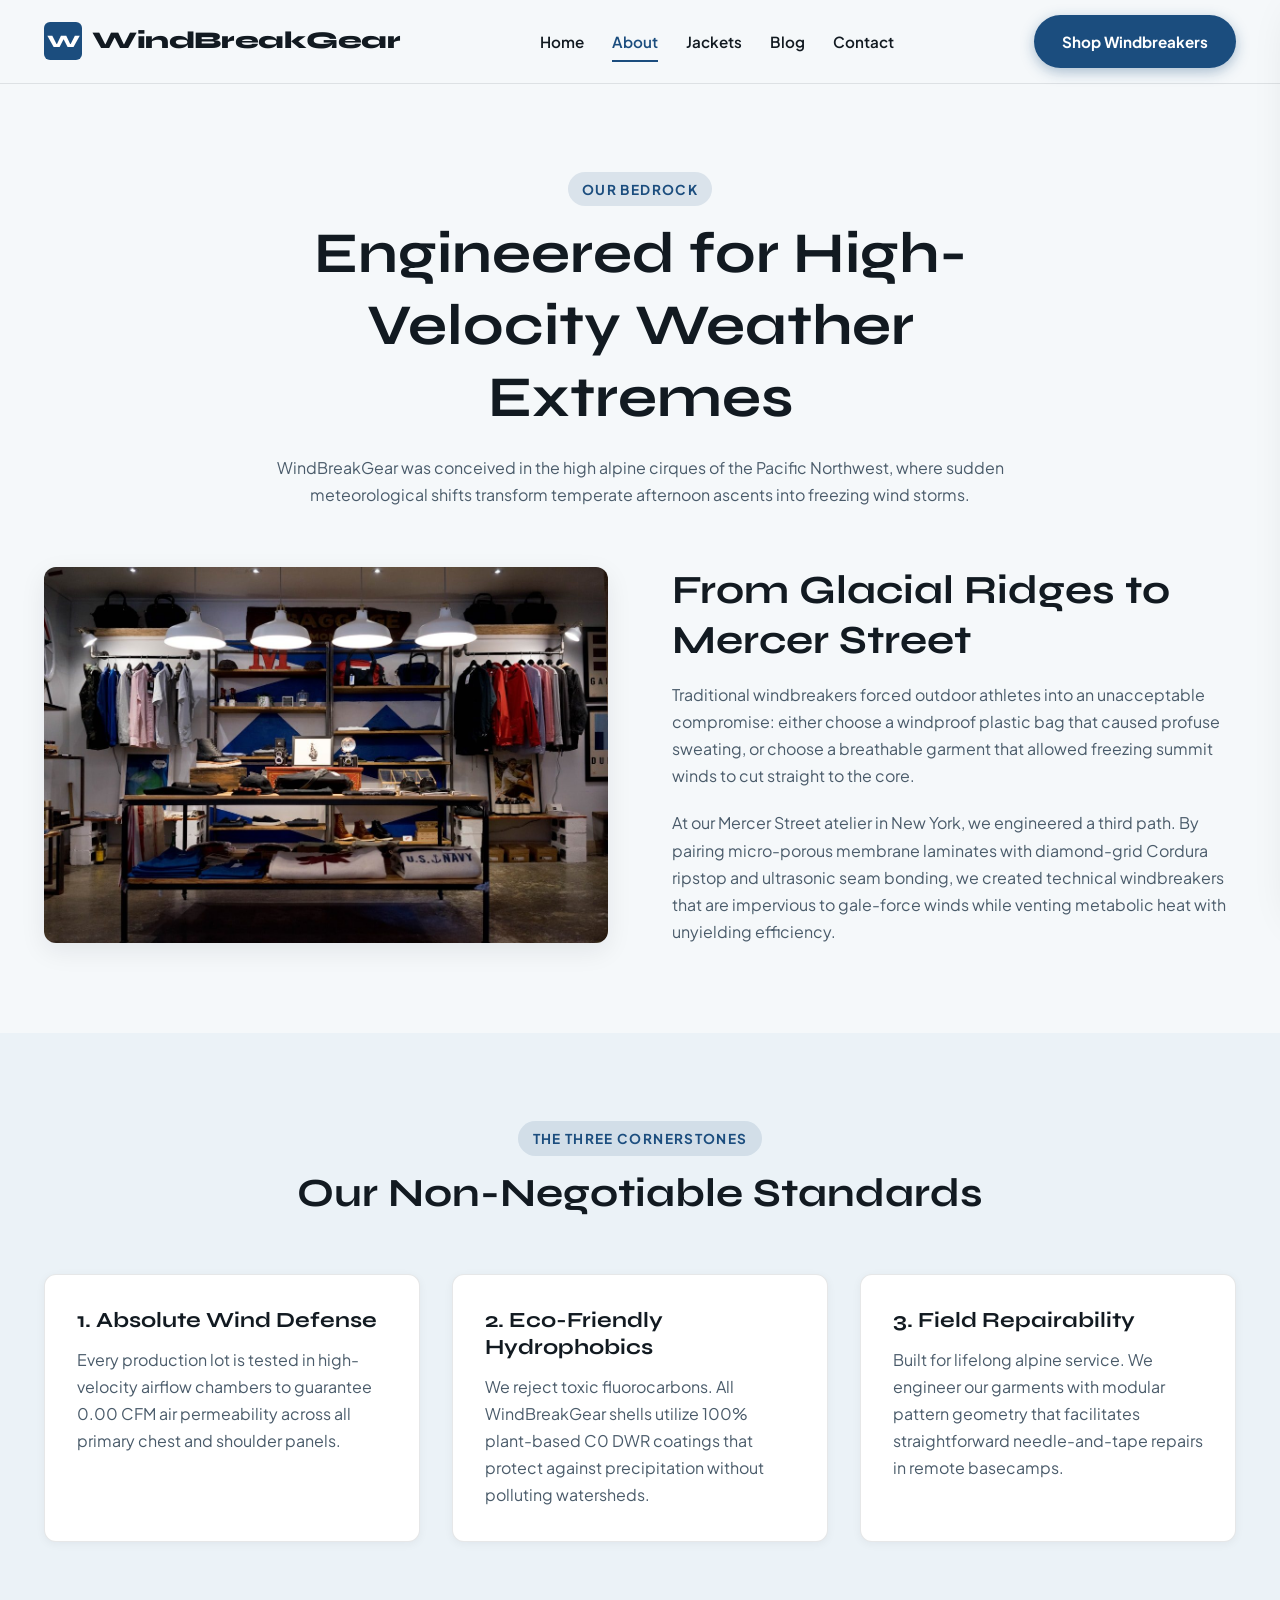
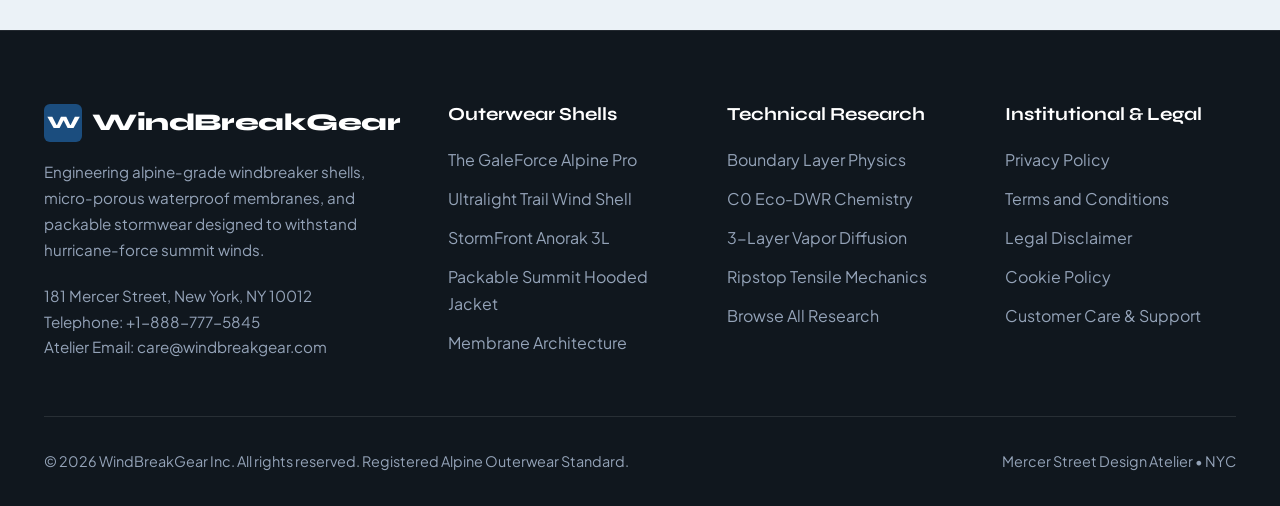
==== about.html @ 432b6636 "Add files via upload" ====
<!DOCTYPE html>
<html lang="en">
<head>
    <meta charset="UTF-8">
    <meta name="viewport" content="width=device-width, initial-scale=1.0">
    <title>About Us | The WindBreakGear Alpine Outerwear Heritage</title>
    <meta name="description" content="Learn how WindBreakGear engineers high-performance technical windbreakers, 0 CFM wind barriers, and breathable membranes at our Mercer Street atelier.">
    <link rel="preconnect" href="https://fonts.googleapis.com">
    <link rel="preconnect" href="https://fonts.gstatic.com" crossorigin>
    <link href="https://fonts.googleapis.com/css2?family=Plus+Jakarta+Sans:wght@400;500;600;700&family=Syne:wght@600;700;800&display=swap" rel="stylesheet">
    <link rel="stylesheet" href="assets/css/style.css">
</head>
<body>
    <!-- Google Tag (gtag.js) -->
<script async src="https://www.googletagmanager.com/gtag/js?id=G-0LY0HY7L01"></script>
<script>
  window.dataLayer = window.dataLayer || [];
  function gtag(){dataLayer.push(arguments);}
  gtag('js', new Date());
  gtag('config', 'G-0LY0HY7L01');
</script>

<header class="site-header">
    <div class="container header-inner">
        <a href="index.html" class="brand-logo" aria-label="WindBreakGear Homepage">
            <span class="brand-icon">W</span>
            <span>WindBreakGear</span>
        </a>
        <nav class="nav-desktop" aria-label="Primary Navigation">
            <a href="index.html" class="nav-link ">Home</a>
            <a href="about.html" class="nav-link active">About</a>
            <a href="index.html#jackets" class="nav-link">Jackets</a>
            <a href="blog.html" class="nav-link ">Blog</a>
            <a href="contact.html" class="nav-link ">Contact</a>
            <!-- Policy links hidden on desktop (>1140px) via .nav-item-policy -->
            <a href="privacy-policy.html" class="nav-link nav-item-policy">Privacy</a>
            <a href="terms-and-conditions.html" class="nav-link nav-item-policy">Terms</a>
            <a href="disclaimer.html" class="nav-link nav-item-policy">Disclaimer</a>
            <a href="cookie-policy.html" class="nav-link nav-item-policy">Cookies</a>
        </nav>
        <div class="header-cta-group">
            <a href="index.html#jackets" class="btn btn-primary">Shop Windbreakers</a>
            <button class="menu-toggle-btn" id="menuToggle" aria-label="Open mobile navigation menu">
                <svg viewBox="0 0 24 24" fill="none" stroke="currentColor" stroke-width="2"><path d="M4 6h16M4 12h16M4 18h16"/></svg>
            </button>
        </div>
    </div>
</header>

<!-- Mobile Off-Canvas Drawer -->
<div class="drawer-backdrop" id="drawerBackdrop"></div>
<aside class="mobile-drawer" id="mobileDrawer" aria-label="Mobile Navigation Menu">
    <div class="drawer-header">
        <div class="brand-logo">
            <span class="brand-icon">W</span>
            <span>WindBreakGear</span>
        </div>
        <button class="drawer-close-btn" id="drawerClose" aria-label="Close mobile menu">&times;</button>
    </div>
    <nav class="drawer-nav">
        <a href="index.html" class="drawer-link">Home</a>
        <a href="about.html" class="drawer-link">About Outerwear</a>
        <a href="index.html#jackets" class="drawer-link">Jackets Collection</a>
        <a href="blog.html" class="drawer-link">Technical Blog</a>
        <a href="contact.html" class="drawer-link">Contact & Studio</a>
        <hr style="border: 0; border-top: 1px solid var(--color-border); margin: 0.5rem 0;">
        <a href="privacy-policy.html" class="drawer-link">Privacy Policy</a>
        <a href="terms-and-conditions.html" class="drawer-link">Terms & Conditions</a>
        <a href="disclaimer.html" class="drawer-link">Disclaimer</a>
        <a href="cookie-policy.html" class="drawer-link">Cookie Policy</a>
    </nav>
    <a href="index.html#jackets" class="btn btn-primary" style="width: 100%;">Explore Jackets</a>
</aside>

    <main>
        <section class="section">
            <div class="container">
                <div class="section-header">
                    <span class="section-eyebrow">Our Bedrock</span>
                    <h1>Engineered for High-Velocity Weather Extremes</h1>
                    <p>
                        WindBreakGear was conceived in the high alpine cirques of the Pacific Northwest, where sudden meteorological shifts transform temperate afternoon ascents into freezing wind storms.
                    </p>
                </div>
                <div class="split-block">
                    <div class="split-media">
                        <div class="split-img-wrap">
                            <img src="images/mercer_outerwear_studio.jpg" alt="WindBreakGear Mercer Street outerwear design atelier in SoHo" width="600" height="450">
                        </div>
                    </div>
                    <div class="split-content">
                        <h2>From Glacial Ridges to Mercer Street</h2>
                        <p>
                            Traditional windbreakers forced outdoor athletes into an unacceptable compromise: either choose a windproof plastic bag that caused profuse sweating, or choose a breathable garment that allowed freezing summit winds to cut straight to the core.
                        </p>
                        <p>
                            At our Mercer Street atelier in New York, we engineered a third path. By pairing micro-porous membrane laminates with diamond-grid Cordura ripstop and ultrasonic seam bonding, we created technical windbreakers that are impervious to gale-force winds while venting metabolic heat with unyielding efficiency.
                        </p>
                    </div>
                </div>
            </div>
        </section>

        <section class="section section-elevated">
            <div class="container">
                <div class="section-header">
                    <span class="section-eyebrow">The Three Cornerstones</span>
                    <h2>Our Non-Negotiable Standards</h2>
                </div>
                <div class="grid-3">
                    <div class="card">
                        <h3>1. Absolute Wind Defense</h3>
                        <p>
                            Every production lot is tested in high-velocity airflow chambers to guarantee 0.00 CFM air permeability across all primary chest and shoulder panels.
                        </p>
                    </div>
                    <div class="card">
                        <h3>2. Eco-Friendly Hydrophobics</h3>
                        <p>
                            We reject toxic fluorocarbons. All WindBreakGear shells utilize 100% plant-based C0 DWR coatings that protect against precipitation without polluting watersheds.
                        </p>
                    </div>
                    <div class="card">
                        <h3>3. Field Repairability</h3>
                        <p>
                            Built for lifelong alpine service. We engineer our garments with modular pattern geometry that facilitates straightforward needle-and-tape repairs in remote basecamps.
                        </p>
                    </div>
                </div>
            </div>
        </section>
    </main>
    <footer class="site-footer">
    <div class="container">
        <div class="footer-grid">
            <div class="footer-col">
                <div class="brand-logo" style="color: #FFF; margin-bottom: 1rem;">
                    <span class="brand-icon">W</span>
                    <span>WindBreakGear</span>
                </div>
                <p style="color: #94A3B8; font-size: 0.95rem; margin-bottom: 1.25rem;">
                    Engineering alpine-grade windbreaker shells, micro-porous waterproof membranes, and packable stormwear designed to withstand hurricane-force summit winds.
                </p>
                <div class="footer-contact-info">
                    181 Mercer Street, New York, NY 10012<br>
                    Telephone: +1-888-777-5845<br>
                    Atelier Email: care@windbreakgear.com
                </div>
            </div>
            <div class="footer-col">
                <h4>Outerwear Shells</h4>
                <ul class="footer-links">
                    <li><a href="index.html#jackets">The GaleForce Alpine Pro</a></li>
                    <li><a href="index.html#jackets">Ultralight Trail Wind Shell</a></li>
                    <li><a href="index.html#jackets">StormFront Anorak 3L</a></li>
                    <li><a href="index.html#jackets">Packable Summit Hooded Jacket</a></li>
                    <li><a href="about.html">Membrane Architecture</a></li>
                </ul>
            </div>
            <div class="footer-col">
                <h4>Technical Research</h4>
                <ul class="footer-links">
                    <li><a href="blog/windproof-aerodynamics-and-boundary-layer-physics.html">Boundary Layer Physics</a></li>
                    <li><a href="blog/fluorocarbon-free-c0-dwr-hydrophobic-chemistry.html">C0 Eco-DWR Chemistry</a></li>
                    <li><a href="blog/3-layer-membrane-breathability-and-vapor-diffusion.html">3-Layer Vapor Diffusion</a></li>
                    <li><a href="blog/ripstop-tensile-strength-and-cordura-reinforcement.html">Ripstop Tensile Mechanics</a></li>
                    <li><a href="blog.html">Browse All Research</a></li>
                </ul>
            </div>
            <div class="footer-col">
                <h4>Institutional & Legal</h4>
                <ul class="footer-links">
                    <li><a href="privacy-policy.html">Privacy Policy</a></li>
                    <li><a href="terms-and-conditions.html">Terms and Conditions</a></li>
                    <li><a href="disclaimer.html">Legal Disclaimer</a></li>
                    <li><a href="cookie-policy.html">Cookie Policy</a></li>
                    <li><a href="contact.html">Customer Care & Support</a></li>
                </ul>
            </div>
        </div>
        <div class="footer-bottom">
            <div>&copy; 2026 WindBreakGear Inc. All rights reserved. Registered Alpine Outerwear Standard.</div>
            <div>Mercer Street Design Atelier &bull; NYC</div>
        </div>
    </div>
</footer>
<script src="assets/js/main.js"></script>

</body>
</html>
---- assets/css/style.css ----
/* ==========================================================================
   WINDBREAKGEAR — MASTER STYLESHEET
   Domain: windbreakgear.com
   Category: Technical Windbreakers, Alpine Shells & Weatherproof Outerwear
   ========================================================================== */

:root {
    --color-primary: #1B4D7E;
    --color-primary-dark: #123254;
    --color-primary-light: #3D78B2;
    --color-accent-teal: #00A896;
    --color-accent-orange: #FF6B35;
    --color-bg-page: #F5F8FA;
    --color-bg-card: #FFFFFF;
    --color-bg-elevated: #EBF2F7;
    --color-text-primary: #121A21;
    --color-text-secondary: #4A5B6A;
    --color-text-muted: #788998;
    --color-text-white: #FFFFFF;
    --color-border: rgba(18, 26, 33, 0.1);
    --color-border-accent: rgba(27, 77, 126, 0.25);
    --font-heading: 'Syne', -apple-system, BlinkMacSystemFont, sans-serif;
    --font-body: 'Plus Jakarta Sans', -apple-system, BlinkMacSystemFont, sans-serif;
    --header-height: 84px;
    --radius-sm: 6px;
    --radius-md: 12px;
    --radius-lg: 20px;
    --radius-full: 9999px;
    --shadow-sm: 0 2px 10px rgba(18, 26, 33, 0.05);
    --shadow-md: 0 8px 26px rgba(18, 26, 33, 0.08);
    --shadow-lg: 0 16px 44px rgba(18, 26, 33, 0.14);
    --transition-fast: 0.2s ease;
    --transition-smooth: 0.35s cubic-bezier(0.16, 1, 0.3, 1);
}

*, *::before, *::after {
    box-sizing: border-box;
    margin: 0;
    padding: 0;
}

html {
    scroll-behavior: smooth;
    font-size: 16px;
}

body {
    background-color: var(--color-bg-page);
    color: var(--color-text-primary);
    font-family: var(--font-body);
    font-size: 1rem;
    line-height: 1.7;
    -webkit-font-smoothing: antialiased;
    overflow-x: hidden;
}

img {
    max-width: 100%;
    height: auto;
    display: block;
}

a {
    color: inherit;
    text-decoration: none;
    transition: var(--transition-fast);
}

h1, h2, h3, h4, h5, h6 {
    font-family: var(--font-heading);
    color: var(--color-text-primary);
    line-height: 1.25;
    font-weight: 700;
}

h1 { font-size: clamp(2.4rem, 5vw, 3.6rem); margin-bottom: 1.25rem; }
h2 { font-size: clamp(1.8rem, 3.5vw, 2.5rem); margin-bottom: 1rem; }
h3 { font-size: 1.35rem; margin-bottom: 0.75rem; }
p { margin-bottom: 1.25rem; color: var(--color-text-secondary); }
p:last-child { margin-bottom: 0; }

.container {
    width: 100%;
    max-width: 1240px;
    margin: 0 auto;
    padding: 0 1.5rem;
}

.section {
    padding: 5.5rem 0;
    position: relative;
}

.section-elevated {
    background-color: var(--color-bg-elevated);
}

.section-white {
    background-color: #FFFFFF;
}

.section-header {
    text-align: center;
    max-width: 780px;
    margin: 0 auto 3.5rem auto;
}

.section-eyebrow {
    display: inline-block;
    font-size: 0.85rem;
    font-weight: 700;
    letter-spacing: 0.1em;
    text-transform: uppercase;
    color: var(--color-primary);
    margin-bottom: 0.75rem;
    padding: 0.35rem 0.9rem;
    background: rgba(27, 77, 126, 0.12);
    border-radius: var(--radius-full);
}

/* ==========================================================================
   NAVIGATION & HEADER (CLEAN DESKTOP + RESPONSIVE DRAWER)
   ========================================================================== */
.site-header {
    position: sticky;
    top: 0;
    z-index: 1000;
    background: rgba(245, 248, 250, 0.95);
    backdrop-filter: blur(12px);
    -webkit-backdrop-filter: blur(12px);
    border-bottom: 1px solid var(--color-border);
    height: var(--header-height);
}

.header-inner {
    display: flex;
    align-items: center;
    justify-content: space-between;
    height: 100%;
}

.brand-logo {
    display: flex;
    align-items: center;
    gap: 0.65rem;
    font-family: var(--font-heading);
    font-size: 1.5rem;
    font-weight: 800;
    color: var(--color-text-primary);
    letter-spacing: -0.02em;
}

.brand-icon {
    width: 38px;
    height: 38px;
    background: var(--color-primary);
    color: #FFF;
    border-radius: var(--radius-sm);
    display: flex;
    align-items: center;
    justify-content: center;
    font-weight: 900;
    font-size: 1.1rem;
}

.nav-desktop {
    display: flex;
    align-items: center;
    gap: 1.75rem;
}

.nav-link {
    font-weight: 600;
    font-size: 0.95rem;
    color: var(--color-text-primary);
    position: relative;
    padding: 0.5rem 0;
}

.nav-link:hover, .nav-link.active {
    color: var(--color-primary);
}

.nav-link::after {
    content: '';
    position: absolute;
    bottom: 0;
    left: 0;
    width: 0;
    height: 2px;
    background: var(--color-primary);
    transition: var(--transition-fast);
}

.nav-link:hover::after, .nav-link.active::after {
    width: 100%;
}

/* Header Fix: Policy links hidden on desktop (>1140px) */
@media (min-width: 1141px) {
    .nav-item-policy {
        display: none !important;
    }
}

.header-cta-group {
    display: flex;
    align-items: center;
    gap: 1rem;
}

.btn {
    display: inline-flex;
    align-items: center;
    justify-content: center;
    padding: 0.85rem 1.75rem;
    font-weight: 700;
    font-size: 0.95rem;
    border-radius: var(--radius-full);
    cursor: pointer;
    transition: var(--transition-fast);
    border: none;
    text-align: center;
}

.btn-primary {
    background-color: var(--color-primary);
    color: #FFFFFF;
    box-shadow: 0 4px 14px rgba(27, 77, 126, 0.35);
}

.btn-primary:hover {
    background-color: var(--color-primary-dark);
    transform: translateY(-2px);
    box-shadow: 0 6px 20px rgba(27, 77, 126, 0.45);
}

.btn-secondary {
    background-color: transparent;
    color: var(--color-text-primary);
    border: 2px solid var(--color-border);
}

.btn-secondary:hover {
    border-color: var(--color-primary);
    color: var(--color-primary);
    background: rgba(27, 77, 126, 0.08);
}

.menu-toggle-btn {
    display: none;
    background: transparent;
    border: none;
    cursor: pointer;
    padding: 0.5rem;
    color: var(--color-text-primary);
}

.menu-toggle-btn svg {
    width: 28px;
    height: 28px;
    display: block;
}

/* Mobile Off-Canvas Drawer */
.drawer-backdrop {
    display: none;
    position: fixed;
    inset: 0;
    background: rgba(0, 0, 0, 0.55);
    backdrop-filter: blur(4px);
    z-index: 1100;
}

.mobile-drawer {
    position: fixed;
    top: 0;
    right: -320px;
    width: 300px;
    height: 100vh;
    background: var(--color-bg-page);
    z-index: 1200;
    padding: 2rem 1.5rem;
    display: flex;
    flex-direction: column;
    box-shadow: var(--shadow-lg);
    transition: right var(--transition-smooth);
    overflow-y: auto;
}

.mobile-drawer.open {
    right: 0;
}

.drawer-header {
    display: flex;
    justify-content: space-between;
    align-items: center;
    margin-bottom: 2rem;
    padding-bottom: 1rem;
    border-bottom: 1px solid var(--color-border);
}

.drawer-close-btn {
    background: transparent;
    border: none;
    font-size: 1.8rem;
    cursor: pointer;
    color: var(--color-text-primary);
}

.drawer-nav {
    display: flex;
    flex-direction: column;
    gap: 1.25rem;
    margin-bottom: 2rem;
}

.drawer-link {
    font-size: 1.1rem;
    font-weight: 600;
    color: var(--color-text-primary);
}

.drawer-link:hover {
    color: var(--color-primary);
}

@media (max-width: 1140px) {
    .nav-desktop, .header-cta-group .btn {
        display: none;
    }
    .menu-toggle-btn {
        display: block;
    }
    .drawer-backdrop.active {
        display: block;
    }
}

/* ==========================================================================
   HERO & SPLIT BLOCKS
   ========================================================================== */
.hero-split {
    display: grid;
    grid-template-columns: 1.1fr 0.9fr;
    gap: 3.5rem;
    align-items: center;
    min-height: calc(85vh - var(--header-height));
    padding: 3rem 0;
}

.hero-content {
    display: flex;
    flex-direction: column;
    align-items: flex-start;
}

.hero-badge {
    display: inline-flex;
    align-items: center;
    gap: 0.5rem;
    padding: 0.4rem 1rem;
    background: rgba(0, 168, 150, 0.12);
    color: var(--color-accent-teal);
    border-radius: var(--radius-full);
    font-size: 0.85rem;
    font-weight: 700;
    margin-bottom: 1.5rem;
}

.hero-cta-row {
    display: flex;
    flex-wrap: wrap;
    gap: 1rem;
    margin: 2rem 0;
}

.hero-stats-row {
    display: grid;
    grid-template-columns: repeat(3, 1fr);
    gap: 1.5rem;
    width: 100%;
    margin-top: 1.5rem;
    padding-top: 1.5rem;
    border-top: 1px solid var(--color-border);
}

.stat-item {
    text-align: left;
}

.stat-number {
    font-family: var(--font-heading);
    font-size: 2rem;
    font-weight: 800;
    color: var(--color-primary);
}

.stat-label {
    font-size: 0.85rem;
    color: var(--color-text-secondary);
    font-weight: 600;
}

.hero-media {
    position: relative;
}

.hero-img-wrap {
    position: relative;
    border-radius: var(--radius-lg);
    overflow: hidden;
    box-shadow: var(--shadow-lg);
}

.hero-overlay-badge {
    position: absolute;
    bottom: 1.5rem;
    left: 1.5rem;
    right: 1.5rem;
    background: rgba(255, 255, 255, 0.94);
    backdrop-filter: blur(8px);
    padding: 1.25rem;
    border-radius: var(--radius-md);
    border: 1px solid var(--color-border-accent);
}

.split-block {
    display: grid;
    grid-template-columns: 1fr 1fr;
    gap: 4rem;
    align-items: center;
}

.split-block.reverse {
    grid-template-columns: 1fr 1fr;
    direction: rtl;
}

.split-block.reverse > * {
    direction: ltr;
}

.split-media {
    position: relative;
}

.split-content {
    display: flex;
    flex-direction: column;
    align-items: flex-start;
}

.split-img-wrap {
    border-radius: var(--radius-md);
    overflow: hidden;
    box-shadow: var(--shadow-md);
}

/* ==========================================================================
   CARDS & GRIDS
   ========================================================================== */
.grid-3 {
    display: grid;
    grid-template-columns: repeat(3, 1fr);
    gap: 2rem;
}

.grid-4 {
    display: grid;
    grid-template-columns: repeat(4, 1fr);
    gap: 1.75rem;
}

.grid-2 {
    display: grid;
    grid-template-columns: repeat(2, 1fr);
    gap: 2rem;
}

.card {
    background: var(--color-bg-card);
    border-radius: var(--radius-md);
    border: 1px solid var(--color-border);
    padding: 2rem;
    box-shadow: var(--shadow-sm);
    transition: var(--transition-fast);
}

.card:hover {
    transform: translateY(-4px);
    box-shadow: var(--shadow-md);
    border-color: var(--color-border-accent);
}

.card-icon {
    width: 52px;
    height: 52px;
    background: rgba(27, 77, 126, 0.12);
    color: var(--color-primary);
    border-radius: var(--radius-sm);
    display: flex;
    align-items: center;
    justify-content: center;
    font-size: 1.5rem;
    margin-bottom: 1.25rem;
}

.product-card {
    background: var(--color-bg-card);
    border-radius: var(--radius-md);
    overflow: hidden;
    border: 1px solid var(--color-border);
    box-shadow: var(--shadow-sm);
    transition: var(--transition-fast);
    display: flex;
    flex-direction: column;
}

.product-card:hover {
    transform: translateY(-5px);
    box-shadow: var(--shadow-md);
    border-color: var(--color-primary);
}

.product-img-wrap {
    position: relative;
    height: 260px;
    overflow: hidden;
}

.product-img-wrap img {
    width: 100%;
    height: 100%;
    object-fit: cover;
    transition: transform var(--transition-smooth);
}

.product-card:hover .product-img-wrap img {
    transform: scale(1.05);
}

.product-badge {
    position: absolute;
    top: 1rem;
    left: 1rem;
    background: var(--color-primary);
    color: #FFF;
    padding: 0.3rem 0.75rem;
    border-radius: var(--radius-full);
    font-size: 0.8rem;
    font-weight: 700;
}

.product-content {
    padding: 1.5rem;
    display: flex;
    flex-direction: column;
    flex-grow: 1;
}

.product-price {
    font-weight: 800;
    color: var(--color-primary);
    font-size: 1.25rem;
    margin: 0.5rem 0 1rem 0;
}

/* ==========================================================================
   DATA TABLES
   ========================================================================== */
.table-responsive {
    width: 100%;
    overflow-x: auto;
    margin: 2rem 0;
    border-radius: var(--radius-md);
    box-shadow: var(--shadow-sm);
}

.data-table {
    width: 100%;
    border-collapse: collapse;
    background: #FFFFFF;
    text-align: left;
    font-size: 0.95rem;
}

.data-table th, .data-table td {
    padding: 1.15rem 1.5rem;
    border-bottom: 1px solid var(--color-border);
}

.data-table th {
    background-color: var(--color-bg-elevated);
    color: var(--color-text-primary);
    font-weight: 700;
    font-family: var(--font-heading);
}

.data-table tbody tr:hover {
    background-color: rgba(27, 77, 126, 0.04);
}

/* ==========================================================================
   POLICY PAGES & CONTACT SECTION (USER MANDATE)
   ========================================================================== */
.policy-container {
    max-width: 920px;
    margin: 0 auto;
    background: #FFFFFF;
    padding: 3.5rem;
    border-radius: var(--radius-md);
    border: 1px solid var(--color-border);
    box-shadow: var(--shadow-sm);
}

.policy-content {
    line-height: 1.85;
}

.policy-content h2 {
    margin-top: 2.25rem;
    padding-top: 1.5rem;
    border-top: 1px solid var(--color-border);
    color: var(--color-text-primary);
}

.policy-content p {
    margin-bottom: 1.5rem;
    color: var(--color-text-secondary);
}

.policy-contact-card {
    background: var(--color-bg-elevated);
    border: 2px solid var(--color-border-accent);
    border-radius: var(--radius-md);
    padding: 2.5rem;
    margin-top: 3.5rem;
}

.policy-contact-card h3 {
    color: var(--color-primary);
    margin-bottom: 1rem;
    font-size: 1.4rem;
}

.policy-contact-grid {
    display: grid;
    grid-template-columns: repeat(2, 1fr);
    gap: 1.5rem;
    margin: 1.5rem 0;
}

.contact-meta-item {
    display: flex;
    flex-direction: column;
    gap: 0.25rem;
}

.contact-meta-item strong {
    color: var(--color-text-primary);
    font-size: 0.9rem;
}

/* ==========================================================================
   BLOG & MONOGRAPHS
   ========================================================================== */
.blog-card {
    background: #FFFFFF;
    border-radius: var(--radius-md);
    border: 1px solid var(--color-border);
    overflow: hidden;
    box-shadow: var(--shadow-sm);
    transition: var(--transition-fast);
    display: flex;
    flex-direction: column;
}

.blog-card:hover {
    transform: translateY(-4px);
    box-shadow: var(--shadow-md);
}

.blog-card-media {
    height: 220px;
    overflow: hidden;
}

.blog-card-media img {
    width: 100%;
    height: 100%;
    object-fit: cover;
    transition: transform var(--transition-smooth);
}

.blog-card:hover .blog-card-media img {
    transform: scale(1.05);
}

.blog-card-body {
    padding: 1.75rem;
    display: flex;
    flex-direction: column;
    flex-grow: 1;
}

.blog-card-meta {
    font-size: 0.85rem;
    color: var(--color-text-muted);
    margin-bottom: 0.75rem;
    display: flex;
    align-items: center;
    gap: 0.75rem;
}

.blog-post-header {
    text-align: center;
    max-width: 860px;
    margin: 0 auto 3rem auto;
}

.blog-post-featured-img {
    border-radius: var(--radius-md);
    overflow: hidden;
    margin-bottom: 2.5rem;
    box-shadow: var(--shadow-md);
}

.blog-article-content {
    max-width: 840px;
    margin: 0 auto;
    font-size: 1.05rem;
    line-height: 1.85;
}

.blog-article-content h2 {
    margin-top: 2.5rem;
    margin-bottom: 1.25rem;
}

.blog-article-content h3 {
    margin-top: 2rem;
    margin-bottom: 1rem;
}

.blog-article-content ul, .blog-article-content ol {
    margin: 1.5rem 0 1.5rem 2rem;
    color: var(--color-text-secondary);
}

.blog-article-content li {
    margin-bottom: 0.65rem;
}

/* ==========================================================================
   FORMS & FOOTER
   ========================================================================== */
.form-group {
    margin-bottom: 1.5rem;
}

.form-label {
    display: block;
    font-weight: 600;
    margin-bottom: 0.5rem;
    font-size: 0.95rem;
}

.form-input, .form-textarea {
    width: 100%;
    padding: 0.9rem 1.15rem;
    border-radius: var(--radius-sm);
    border: 1px solid var(--color-border);
    background: #FFFFFF;
    color: var(--color-text-primary);
    font-family: inherit;
    font-size: 1rem;
    transition: var(--transition-fast);
}

.form-input:focus, .form-textarea:focus {
    outline: none;
    border-color: var(--color-primary);
    box-shadow: 0 0 0 3px rgba(27, 77, 126, 0.2);
}

.form-textarea {
    resize: vertical;
    min-height: 130px;
}

.site-footer {
    background-color: #10171E;
    color: #E2E8F0;
    padding: 4.5rem 0 2rem 0;
    border-top: 1px solid rgba(255, 255, 255, 0.08);
}

.footer-grid {
    display: grid;
    grid-template-columns: 1.5fr 1fr 1fr 1fr;
    gap: 3rem;
    margin-bottom: 3.5rem;
}

.footer-col {
    display: flex;
    flex-direction: column;
}

.footer-col h4 {
    color: #FFFFFF;
    font-size: 1.15rem;
    margin-bottom: 1.25rem;
}

.footer-links {
    list-style: none;
    display: flex;
    flex-direction: column;
    gap: 0.75rem;
}

.footer-links a {
    color: #94A3B8;
}

.footer-links a:hover {
    color: #3D78B2;
}

.footer-contact-info {
    font-size: 0.95rem;
    line-height: 1.7;
    color: #94A3B8;
}

.footer-bottom {
    padding-top: 2rem;
    border-top: 1px solid rgba(255, 255, 255, 0.1);
    display: flex;
    justify-content: space-between;
    align-items: center;
    flex-wrap: wrap;
    gap: 1rem;
    font-size: 0.9rem;
    color: #94A3B8;
}

/* ==========================================================================
   RESPONSIVE DESIGN
   ========================================================================== */
@media (max-width: 1024px) {
    .grid-4 { grid-template-columns: repeat(2, 1fr); }
    .hero-split, .split-block, .split-block.reverse { grid-template-columns: 1fr; gap: 2.5rem; }
    .footer-grid { grid-template-columns: repeat(2, 1fr); }
}

@media (max-width: 768px) {
    .grid-3, .grid-2 { grid-template-columns: 1fr; }
    .grid-4 { grid-template-columns: 1fr; }
    .hero-stats-row { grid-template-columns: 1fr; gap: 1rem; }
    .policy-contact-grid { grid-template-columns: 1fr; }
    .footer-grid { grid-template-columns: 1fr; }
    .policy-container { padding: 2rem 1.25rem; }
}
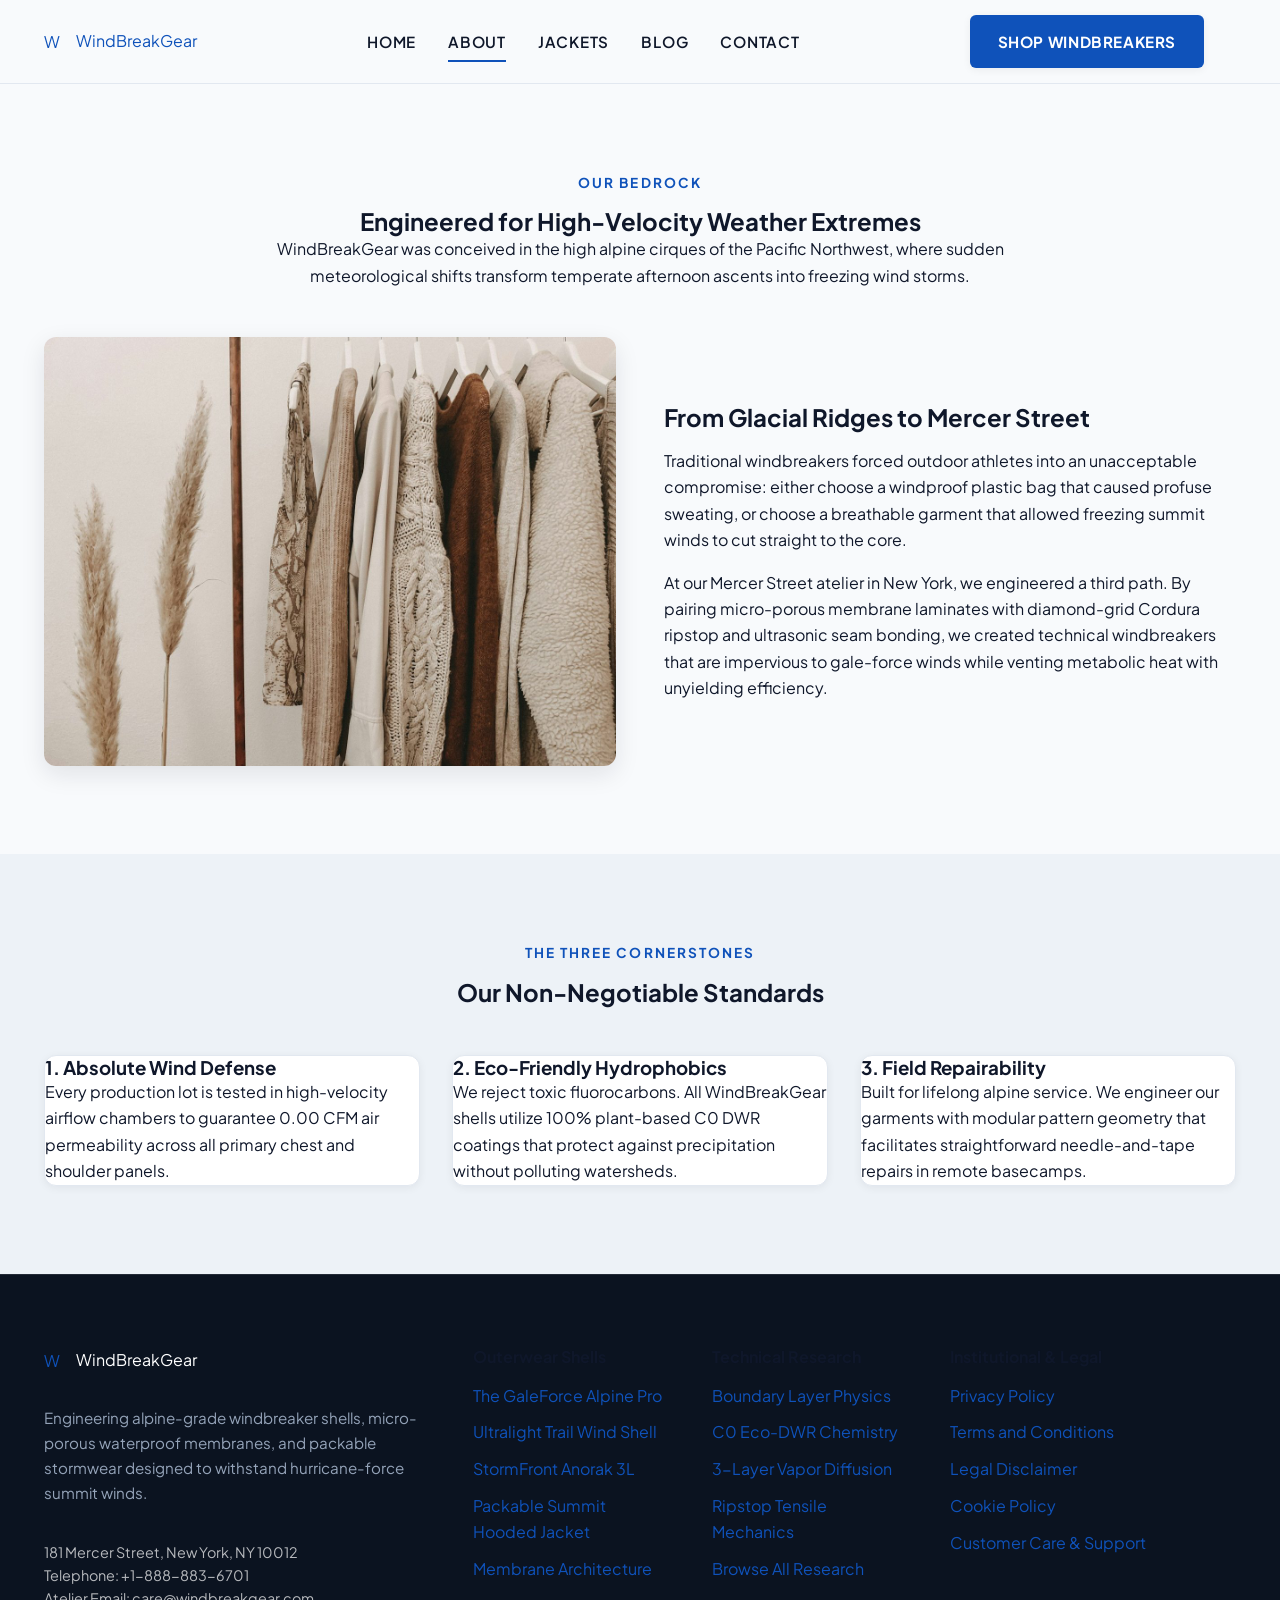
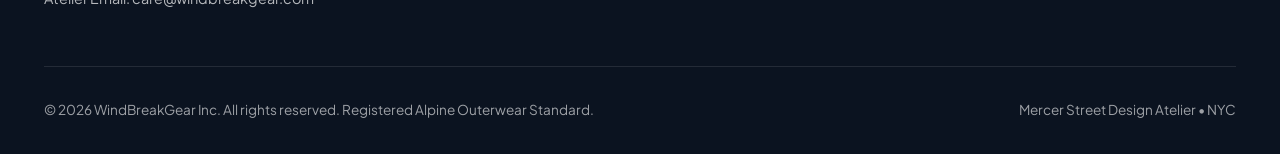
==== commit 060084be: "setphone +1-888-883-6701" ====
--- a/about.html
+++ b/about.html
@@ -143,7 +143,7 @@
                 </p>
                 <div class="footer-contact-info">
                     181 Mercer Street, New York, NY 10012<br>
-                    Telephone: +1-888-777-5845<br>
+                    Telephone: +1-888-883-6701<br>
                     Atelier Email: care@windbreakgear.com
                 </div>
             </div>
--- a/assets/css/style.css
+++ b/assets/css/style.css
@@ -1,39 +1,35 @@
-/* ==========================================================================
-   WINDBREAKGEAR — MASTER STYLESHEET
-   Domain: windbreakgear.com
-   Category: Technical Windbreakers, Alpine Shells & Weatherproof Outerwear
-   ========================================================================== */
 
 :root {
-    --color-primary: #1B4D7E;
-    --color-primary-dark: #123254;
-    --color-primary-light: #3D78B2;
-    --color-accent-teal: #00A896;
-    --color-accent-orange: #FF6B35;
-    --color-bg-page: #F5F8FA;
+    --color-primary: #0F52BA;
+    --color-primary-light: #2A75D3;
+    --color-primary-dark: #0A2540;
+    --color-accent: #E65100;
+    --color-accent-teal: #00897B;
+    --color-bg-page: #F8FAFC;
     --color-bg-card: #FFFFFF;
-    --color-bg-elevated: #EBF2F7;
-    --color-text-primary: #121A21;
-    --color-text-secondary: #4A5B6A;
-    --color-text-muted: #788998;
+    --color-bg-dark: #0B1320;
+    --color-bg-elevated: #EDF2F7;
+    --color-text-primary: #0F172A;
+    --color-text-secondary: #475569;
+    --color-text-muted: #64748B;
     --color-text-white: #FFFFFF;
-    --color-border: rgba(18, 26, 33, 0.1);
-    --color-border-accent: rgba(27, 77, 126, 0.25);
-    --font-heading: 'Syne', -apple-system, BlinkMacSystemFont, sans-serif;
-    --font-body: 'Plus Jakarta Sans', -apple-system, BlinkMacSystemFont, sans-serif;
-    --header-height: 84px;
+    --color-border: #E2E8F0;
+    --color-border-accent: #E65100;
+    --font-heading: 'Plus Jakarta Sans', -apple-system, BlinkMacSystemFont, 'Segoe UI', Roboto, sans-serif;
+    --font-body: 'Plus Jakarta Sans', -apple-system, BlinkMacSystemFont, 'Segoe UI', Roboto, sans-serif;
     --radius-sm: 6px;
     --radius-md: 12px;
     --radius-lg: 20px;
     --radius-full: 9999px;
-    --shadow-sm: 0 2px 10px rgba(18, 26, 33, 0.05);
-    --shadow-md: 0 8px 26px rgba(18, 26, 33, 0.08);
-    --shadow-lg: 0 16px 44px rgba(18, 26, 33, 0.14);
-    --transition-fast: 0.2s ease;
-    --transition-smooth: 0.35s cubic-bezier(0.16, 1, 0.3, 1);
-}
-
-*, *::before, *::after {
+    --shadow-sm: 0 2px 8px rgba(15, 23, 42, 0.06);
+    --shadow-md: 0 8px 24px rgba(15, 23, 42, 0.1);
+    --shadow-lg: 0 16px 36px rgba(15, 23, 42, 0.16);
+    --transition-fast: 0.2s cubic-bezier(0.4, 0, 0.2, 1);
+    --transition-smooth: 0.35s cubic-bezier(0.4, 0, 0.2, 1);
+    --header-height: 84px;
+}
+
+* {
     box-sizing: border-box;
     margin: 0;
     padding: 0;
@@ -45,25 +41,11 @@
 }
 
 body {
+    font-family: var(--font-body);
+    color: var(--color-text-primary);
     background-color: var(--color-bg-page);
-    color: var(--color-text-primary);
-    font-family: var(--font-body);
-    font-size: 1rem;
-    line-height: 1.7;
+    line-height: 1.65;
     -webkit-font-smoothing: antialiased;
-    overflow-x: hidden;
-}
-
-img {
-    max-width: 100%;
-    height: auto;
-    display: block;
-}
-
-a {
-    color: inherit;
-    text-decoration: none;
-    transition: var(--transition-fast);
 }
 
 h1, h2, h3, h4, h5, h6 {
@@ -73,112 +55,84 @@
     font-weight: 700;
 }
 
-h1 { font-size: clamp(2.4rem, 5vw, 3.6rem); margin-bottom: 1.25rem; }
-h2 { font-size: clamp(1.8rem, 3.5vw, 2.5rem); margin-bottom: 1rem; }
-h3 { font-size: 1.35rem; margin-bottom: 0.75rem; }
-p { margin-bottom: 1.25rem; color: var(--color-text-secondary); }
-p:last-child { margin-bottom: 0; }
+a {
+    color: var(--color-primary);
+    text-decoration: none;
+    transition: color var(--transition-fast);
+}
+
+a:hover {
+    color: var(--color-primary-light);
+}
+
+img {
+    max-width: 100%;
+    height: auto;
+    display: block;
+}
 
 .container {
-    width: 100%;
     max-width: 1240px;
     margin: 0 auto;
     padding: 0 1.5rem;
 }
 
-.section {
-    padding: 5.5rem 0;
-    position: relative;
-}
-
-.section-elevated {
-    background-color: var(--color-bg-elevated);
-}
-
-.section-white {
-    background-color: #FFFFFF;
-}
-
-.section-header {
-    text-align: center;
-    max-width: 780px;
-    margin: 0 auto 3.5rem auto;
-}
-
-.section-eyebrow {
-    display: inline-block;
-    font-size: 0.85rem;
-    font-weight: 700;
-    letter-spacing: 0.1em;
-    text-transform: uppercase;
-    color: var(--color-primary);
-    margin-bottom: 0.75rem;
-    padding: 0.35rem 0.9rem;
-    background: rgba(27, 77, 126, 0.12);
-    border-radius: var(--radius-full);
-}
-
-/* ==========================================================================
-   NAVIGATION & HEADER (CLEAN DESKTOP + RESPONSIVE DRAWER)
-   ========================================================================== */
 .site-header {
     position: sticky;
     top: 0;
     z-index: 1000;
-    background: rgba(245, 248, 250, 0.95);
-    backdrop-filter: blur(12px);
-    -webkit-backdrop-filter: blur(12px);
+    background: rgba(248, 250, 252, 0.94);
+    backdrop-filter: blur(10px);
     border-bottom: 1px solid var(--color-border);
     height: var(--header-height);
+    display: flex;
+    align-items: center;
 }
 
 .header-inner {
     display: flex;
-    align-items: center;
     justify-content: space-between;
-    height: 100%;
-}
-
-.brand-logo {
-    display: flex;
-    align-items: center;
-    gap: 0.65rem;
+    align-items: center;
+    width: 100%;
+}
+
+.site-logo {
+    display: flex;
+    align-items: center;
+    gap: 0.5rem;
     font-family: var(--font-heading);
     font-size: 1.5rem;
     font-weight: 800;
+    color: var(--color-primary-dark);
+    letter-spacing: -0.02em;
+    text-transform: uppercase;
+}
+
+.site-logo span {
+    color: var(--color-primary);
+}
+
+.nav-desktop {
+    display: flex;
+    align-items: center;
+    gap: 2rem;
+}
+
+.nav-links {
+    display: flex;
+    align-items: center;
+    gap: 1.75rem;
+    list-style: none;
+}
+
+.nav-link {
+    font-size: 0.95rem;
+    font-weight: 600;
     color: var(--color-text-primary);
-    letter-spacing: -0.02em;
-}
-
-.brand-icon {
-    width: 38px;
-    height: 38px;
-    background: var(--color-primary);
-    color: #FFF;
-    border-radius: var(--radius-sm);
-    display: flex;
-    align-items: center;
-    justify-content: center;
-    font-weight: 900;
-    font-size: 1.1rem;
-}
-
-.nav-desktop {
-    display: flex;
-    align-items: center;
-    gap: 1.75rem;
-}
-
-.nav-link {
-    font-weight: 600;
-    font-size: 0.95rem;
-    color: var(--color-text-primary);
+    text-transform: uppercase;
+    letter-spacing: 0.05em;
+    padding: 0.5rem 0;
     position: relative;
-    padding: 0.5rem 0;
-}
-
-.nav-link:hover, .nav-link.active {
-    color: var(--color-primary);
 }
 
 .nav-link::after {
@@ -189,573 +143,549 @@
     width: 0;
     height: 2px;
     background: var(--color-primary);
-    transition: var(--transition-fast);
-}
-
-.nav-link:hover::after, .nav-link.active::after {
+    transition: width var(--transition-smooth);
+}
+
+.nav-link:hover::after,
+.nav-link.active::after {
     width: 100%;
 }
 
-/* Header Fix: Policy links hidden on desktop (>1140px) */
 @media (min-width: 1141px) {
     .nav-item-policy {
         display: none !important;
     }
 }
 
-.header-cta-group {
-    display: flex;
-    align-items: center;
-    gap: 1rem;
-}
-
 .btn {
     display: inline-flex;
     align-items: center;
     justify-content: center;
+    gap: 0.5rem;
+    font-family: var(--font-body);
+    font-size: 0.95rem;
+    font-weight: 700;
+    letter-spacing: 0.04em;
+    text-transform: uppercase;
     padding: 0.85rem 1.75rem;
-    font-weight: 700;
-    font-size: 0.95rem;
-    border-radius: var(--radius-full);
+    border-radius: var(--radius-sm);
+    transition: all var(--transition-smooth);
     cursor: pointer;
-    transition: var(--transition-fast);
     border: none;
-    text-align: center;
 }
 
 .btn-primary {
-    background-color: var(--color-primary);
-    color: #FFFFFF;
-    box-shadow: 0 4px 14px rgba(27, 77, 126, 0.35);
+    background: var(--color-primary);
+    color: var(--color-text-white);
+    box-shadow: var(--shadow-sm);
 }
 
 .btn-primary:hover {
-    background-color: var(--color-primary-dark);
+    background: var(--color-primary-light);
+    color: var(--color-text-white);
     transform: translateY(-2px);
-    box-shadow: 0 6px 20px rgba(27, 77, 126, 0.45);
+    box-shadow: var(--shadow-md);
 }
 
 .btn-secondary {
-    background-color: transparent;
-    color: var(--color-text-primary);
-    border: 2px solid var(--color-border);
+    background: transparent;
+    color: var(--color-primary-dark);
+    border: 2px solid var(--color-primary-dark);
 }
 
 .btn-secondary:hover {
-    border-color: var(--color-primary);
-    color: var(--color-primary);
-    background: rgba(27, 77, 126, 0.08);
-}
-
-.menu-toggle-btn {
+    background: var(--color-primary-dark);
+    color: var(--color-text-white);
+}
+
+.btn-outline-gold {
+    background: transparent;
+    color: var(--color-accent);
+    border: 2px solid var(--color-accent);
+}
+
+.btn-outline-gold:hover {
+    background: var(--color-accent);
+    color: var(--color-text-white);
+}
+
+.mobile-menu-btn {
     display: none;
     background: transparent;
     border: none;
     cursor: pointer;
     padding: 0.5rem;
-    color: var(--color-text-primary);
-}
-
-.menu-toggle-btn svg {
-    width: 28px;
-    height: 28px;
+}
+
+.mobile-menu-btn span {
     display: block;
-}
-
-/* Mobile Off-Canvas Drawer */
-.drawer-backdrop {
+    width: 26px;
+    height: 3px;
+    background: var(--color-primary-dark);
+    margin: 5px 0;
+    border-radius: 2px;
+    transition: transform var(--transition-fast);
+}
+
+.mobile-drawer {
     display: none;
     position: fixed;
-    inset: 0;
-    background: rgba(0, 0, 0, 0.55);
-    backdrop-filter: blur(4px);
-    z-index: 1100;
-}
-
-.mobile-drawer {
-    position: fixed;
-    top: 0;
-    right: -320px;
-    width: 300px;
-    height: 100vh;
+    top: var(--header-height);
+    left: 0;
+    width: 100%;
+    height: calc(100vh - var(--header-height));
     background: var(--color-bg-page);
-    z-index: 1200;
     padding: 2rem 1.5rem;
-    display: flex;
-    flex-direction: column;
-    box-shadow: var(--shadow-lg);
-    transition: right var(--transition-smooth);
     overflow-y: auto;
+    z-index: 999;
+    border-top: 1px solid var(--color-border);
 }
 
 .mobile-drawer.open {
-    right: 0;
-}
-
-.drawer-header {
-    display: flex;
-    justify-content: space-between;
-    align-items: center;
-    margin-bottom: 2rem;
-    padding-bottom: 1rem;
-    border-bottom: 1px solid var(--color-border);
-}
-
-.drawer-close-btn {
-    background: transparent;
-    border: none;
-    font-size: 1.8rem;
-    cursor: pointer;
-    color: var(--color-text-primary);
-}
-
-.drawer-nav {
+    display: block;
+}
+
+.mobile-nav-list {
+    list-style: none;
     display: flex;
     flex-direction: column;
     gap: 1.25rem;
-    margin-bottom: 2rem;
-}
-
-.drawer-link {
-    font-size: 1.1rem;
-    font-weight: 600;
+}
+
+.mobile-nav-link {
+    font-size: 1.15rem;
+    font-weight: 700;
     color: var(--color-text-primary);
-}
-
-.drawer-link:hover {
-    color: var(--color-primary);
+    text-transform: uppercase;
+    display: block;
+    padding: 0.5rem 0;
+    border-bottom: 1px solid var(--color-border);
 }
 
 @media (max-width: 1140px) {
-    .nav-desktop, .header-cta-group .btn {
+    .nav-desktop {
         display: none;
     }
-    .menu-toggle-btn {
+    .mobile-menu-btn {
         display: block;
     }
-    .drawer-backdrop.active {
-        display: block;
-    }
-}
-
-/* ==========================================================================
-   HERO & SPLIT BLOCKS
-   ========================================================================== */
-.hero-split {
-    display: grid;
-    grid-template-columns: 1.1fr 0.9fr;
-    gap: 3.5rem;
-    align-items: center;
-    min-height: calc(85vh - var(--header-height));
-    padding: 3rem 0;
+}
+
+/* Section Base */
+.section {
+    padding: 5.5rem 0;
+}
+
+.section-alt {
+    background: var(--color-bg-elevated);
+}
+
+.section-dark {
+    background: var(--color-bg-dark);
+    color: var(--color-text-white);
+}
+
+.section-dark h2,
+.section-dark h3,
+.section-dark p {
+    color: var(--color-text-white);
+}
+
+.section-title-wrap {
+    text-align: center;
+    max-width: 760px;
+    margin: 0 auto 3.5rem auto;
+}
+
+.section-eyebrow {
+    font-size: 0.85rem;
+    text-transform: uppercase;
+    letter-spacing: 0.15em;
+    font-weight: 700;
+    color: var(--color-primary);
+    margin-bottom: 0.75rem;
+    display: block;
+}
+
+.section-dark .section-eyebrow {
+    color: var(--color-accent);
+}
+
+.section-title {
+    font-size: 2.35rem;
+    margin-bottom: 1rem;
+}
+
+.section-desc {
+    font-size: 1.1rem;
+    color: var(--color-text-secondary);
+}
+
+.section-dark .section-desc {
+    color: rgba(255, 255, 255, 0.85);
+}
+
+/* Hero Section */
+.hero-section {
+    position: relative;
+    padding: 6.5rem 0;
+    background: linear-gradient(135deg, rgba(11, 19, 32, 0.94), rgba(15, 82, 186, 0.82)), url('../images/hero_windbreaker_jacket.jpg') center/cover no-repeat;
+    color: var(--color-text-white);
+    min-height: 84vh;
+    display: flex;
+    align-items: center;
 }
 
 .hero-content {
-    display: flex;
-    flex-direction: column;
-    align-items: flex-start;
-}
-
-.hero-badge {
-    display: inline-flex;
-    align-items: center;
-    gap: 0.5rem;
-    padding: 0.4rem 1rem;
-    background: rgba(0, 168, 150, 0.12);
-    color: var(--color-accent-teal);
+    max-width: 820px;
+}
+
+.hero-tagline {
+    display: inline-block;
+    background: rgba(230, 81, 0, 0.2);
+    border: 1px solid var(--color-accent);
+    padding: 0.35rem 1.25rem;
     border-radius: var(--radius-full);
     font-size: 0.85rem;
     font-weight: 700;
+    letter-spacing: 0.1em;
+    text-transform: uppercase;
+    color: var(--color-accent);
     margin-bottom: 1.5rem;
 }
 
-.hero-cta-row {
-    display: flex;
+.hero-title {
+    font-size: 3.5rem;
+    font-weight: 800;
+    line-height: 1.15;
+    margin-bottom: 1.5rem;
+    color: var(--color-text-white);
+}
+
+.hero-desc {
+    font-size: 1.25rem;
+    color: rgba(255, 255, 255, 0.92);
+    margin-bottom: 2.25rem;
+    max-width: 700px;
+}
+
+.hero-actions {
+    display: flex;
+    gap: 1.25rem;
     flex-wrap: wrap;
-    gap: 1rem;
-    margin: 2rem 0;
-}
-
-.hero-stats-row {
-    display: grid;
-    grid-template-columns: repeat(3, 1fr);
-    gap: 1.5rem;
-    width: 100%;
-    margin-top: 1.5rem;
-    padding-top: 1.5rem;
-    border-top: 1px solid var(--color-border);
-}
-
-.stat-item {
-    text-align: left;
-}
-
-.stat-number {
-    font-family: var(--font-heading);
-    font-size: 2rem;
-    font-weight: 800;
-    color: var(--color-primary);
-}
-
-.stat-label {
-    font-size: 0.85rem;
-    color: var(--color-text-secondary);
-    font-weight: 600;
-}
-
-.hero-media {
-    position: relative;
-}
-
-.hero-img-wrap {
-    position: relative;
-    border-radius: var(--radius-lg);
-    overflow: hidden;
-    box-shadow: var(--shadow-lg);
-}
-
-.hero-overlay-badge {
-    position: absolute;
-    bottom: 1.5rem;
-    left: 1.5rem;
-    right: 1.5rem;
-    background: rgba(255, 255, 255, 0.94);
-    backdrop-filter: blur(8px);
-    padding: 1.25rem;
-    border-radius: var(--radius-md);
-    border: 1px solid var(--color-border-accent);
-}
-
-.split-block {
-    display: grid;
-    grid-template-columns: 1fr 1fr;
-    gap: 4rem;
-    align-items: center;
-}
-
-.split-block.reverse {
-    grid-template-columns: 1fr 1fr;
-    direction: rtl;
-}
-
-.split-block.reverse > * {
-    direction: ltr;
-}
-
-.split-media {
-    position: relative;
-}
-
-.split-content {
-    display: flex;
-    flex-direction: column;
-    align-items: flex-start;
-}
-
-.split-img-wrap {
-    border-radius: var(--radius-md);
-    overflow: hidden;
-    box-shadow: var(--shadow-md);
-}
-
-/* ==========================================================================
-   CARDS & GRIDS
-   ========================================================================== */
+}
+
+/* Grid & Cards */
 .grid-3 {
     display: grid;
-    grid-template-columns: repeat(3, 1fr);
+    grid-template-columns: repeat(auto-fit, minmax(320px, 1fr));
     gap: 2rem;
-}
-
-.grid-4 {
-    display: grid;
-    grid-template-columns: repeat(4, 1fr);
-    gap: 1.75rem;
 }
 
 .grid-2 {
     display: grid;
-    grid-template-columns: repeat(2, 1fr);
-    gap: 2rem;
+    grid-template-columns: repeat(auto-fit, minmax(400px, 1fr));
+    gap: 3rem;
+    align-items: center;
 }
 
 .card {
-    background: var(--color-bg-card);
-    border-radius: var(--radius-md);
-    border: 1px solid var(--color-border);
-    padding: 2rem;
-    box-shadow: var(--shadow-sm);
-    transition: var(--transition-fast);
-}
-
-.card:hover {
-    transform: translateY(-4px);
-    box-shadow: var(--shadow-md);
-    border-color: var(--color-border-accent);
-}
-
-.card-icon {
-    width: 52px;
-    height: 52px;
-    background: rgba(27, 77, 126, 0.12);
-    color: var(--color-primary);
-    border-radius: var(--radius-sm);
-    display: flex;
-    align-items: center;
-    justify-content: center;
-    font-size: 1.5rem;
-    margin-bottom: 1.25rem;
-}
-
-.product-card {
     background: var(--color-bg-card);
     border-radius: var(--radius-md);
     overflow: hidden;
     border: 1px solid var(--color-border);
     box-shadow: var(--shadow-sm);
-    transition: var(--transition-fast);
+    transition: transform var(--transition-smooth), box-shadow var(--transition-smooth);
+}
+
+.card:hover {
+    transform: translateY(-6px);
+    box-shadow: var(--shadow-lg);
+}
+
+.card-img {
+    width: 100%;
+    height: 250px;
+    object-fit: cover;
+}
+
+.card-body {
+    padding: 1.75rem;
+}
+
+.card-tag {
+    font-size: 0.75rem;
+    font-weight: 800;
+    text-transform: uppercase;
+    letter-spacing: 0.1em;
+    color: var(--color-primary);
+    margin-bottom: 0.5rem;
+    display: block;
+}
+
+.card-title {
+    font-size: 1.35rem;
+    margin-bottom: 0.75rem;
+}
+
+.card-text {
+    color: var(--color-text-secondary);
+    font-size: 0.95rem;
+    margin-bottom: 1.25rem;
+}
+
+/* Feature List */
+.feature-list {
+    list-style: none;
     display: flex;
     flex-direction: column;
-}
-
-.product-card:hover {
-    transform: translateY(-5px);
+    gap: 1rem;
+}
+
+.feature-item {
+    display: flex;
+    gap: 0.75rem;
+    align-items: flex-start;
+    font-size: 1rem;
+    color: var(--color-text-secondary);
+}
+
+.feature-item strong {
+    color: var(--color-text-primary);
+}
+
+.feature-bullet {
+    color: var(--color-primary);
+    font-weight: 800;
+    font-size: 1.2rem;
+    line-height: 1;
+}
+
+/* Testimonials */
+.quote-card {
+    background: var(--color-bg-card);
+    padding: 2.25rem;
+    border-radius: var(--radius-md);
+    border-left: 4px solid var(--color-primary);
+    box-shadow: var(--shadow-sm);
+}
+
+.quote-text {
+    font-style: italic;
+    font-size: 1.05rem;
+    color: var(--color-text-secondary);
+    margin-bottom: 1.25rem;
+}
+
+.quote-author {
+    font-weight: 700;
+    color: var(--color-text-primary);
+    font-size: 0.95rem;
+}
+
+.quote-role {
+    font-size: 0.85rem;
+    color: var(--color-text-muted);
+}
+
+/* Accordion FAQ */
+.faq-wrap {
+    max-width: 860px;
+    margin: 0 auto;
+    display: flex;
+    flex-direction: column;
+    gap: 1rem;
+}
+
+.faq-item {
+    background: var(--color-bg-card);
+    border: 1px solid var(--color-border);
+    border-radius: var(--radius-sm);
+    overflow: hidden;
+}
+
+.faq-header {
+    width: 100%;
+    padding: 1.25rem 1.5rem;
+    text-align: left;
+    background: none;
+    border: none;
+    display: flex;
+    justify-content: space-between;
+    align-items: center;
+    cursor: pointer;
+    font-family: var(--font-heading);
+    font-size: 1.15rem;
+    font-weight: 700;
+    color: var(--color-text-primary);
+}
+
+.faq-body {
+    padding: 0 1.5rem 1.25rem 1.5rem;
+    color: var(--color-text-secondary);
+    font-size: 0.95rem;
+    display: block;
+}
+
+/* Policy Pages & Long-Form Styling */
+.policy-container {
+    max-width: 900px;
+    margin: 4rem auto;
+    padding: 0 1.5rem;
+}
+
+.policy-header {
+    border-bottom: 2px solid var(--color-border);
+    padding-bottom: 2rem;
+    margin-bottom: 2.5rem;
+}
+
+.policy-meta {
+    font-size: 0.9rem;
+    color: var(--color-text-muted);
+    margin-top: 0.5rem;
+}
+
+.policy-section {
+    margin-bottom: 3rem;
+}
+
+.policy-section h2 {
+    font-size: 1.65rem;
+    margin-bottom: 1.25rem;
+    color: var(--color-primary-dark);
+}
+
+.policy-section p {
+    font-size: 1.05rem;
+    line-height: 1.8;
+    color: var(--color-text-secondary);
+    margin-bottom: 1.5rem;
+}
+
+.policy-card {
+    background: var(--color-bg-card);
+    border: 2px solid var(--color-primary);
+    border-radius: var(--radius-md);
+    padding: 2.25rem;
+    margin-top: 3.5rem;
     box-shadow: var(--shadow-md);
-    border-color: var(--color-primary);
-}
-
-.product-img-wrap {
-    position: relative;
-    height: 260px;
+}
+
+.policy-card h3 {
+    font-size: 1.4rem;
+    color: var(--color-primary-dark);
+    margin-bottom: 1rem;
+}
+
+.policy-card p {
+    font-size: 0.95rem;
+    color: var(--color-text-secondary);
+    margin-bottom: 0.75rem;
+}
+
+.contact-details-list {
+    list-style: none;
+    margin-top: 1rem;
+    display: flex;
+    flex-direction: column;
+    gap: 0.5rem;
+    font-size: 0.95rem;
+}
+
+/* Monograph Blog & Technical Sections */
+.article-container {
+    max-width: 860px;
+    margin: 4rem auto;
+    padding: 0 1.5rem;
+}
+
+.article-header {
+    margin-bottom: 2.5rem;
+}
+
+.article-title {
+    font-size: 2.5rem;
+    margin-bottom: 1rem;
+    line-height: 1.2;
+}
+
+.article-meta {
+    font-size: 0.95rem;
+    color: var(--color-text-muted);
+    display: flex;
+    gap: 1.5rem;
+    margin-bottom: 2rem;
+}
+
+.article-img-wrap {
+    margin-bottom: 2.5rem;
+    border-radius: var(--radius-md);
     overflow: hidden;
-}
-
-.product-img-wrap img {
-    width: 100%;
-    height: 100%;
-    object-fit: cover;
-    transition: transform var(--transition-smooth);
-}
-
-.product-card:hover .product-img-wrap img {
-    transform: scale(1.05);
-}
-
-.product-badge {
-    position: absolute;
-    top: 1rem;
-    left: 1rem;
-    background: var(--color-primary);
-    color: #FFF;
-    padding: 0.3rem 0.75rem;
-    border-radius: var(--radius-full);
-    font-size: 0.8rem;
-    font-weight: 700;
-}
-
-.product-content {
-    padding: 1.5rem;
-    display: flex;
-    flex-direction: column;
-    flex-grow: 1;
-}
-
-.product-price {
-    font-weight: 800;
+    box-shadow: var(--shadow-md);
+}
+
+.article-content h2 {
+    font-size: 1.75rem;
+    margin: 2.5rem 0 1.25rem 0;
+    color: var(--color-primary-dark);
+}
+
+.article-content h3 {
+    font-size: 1.35rem;
+    margin: 2rem 0 1rem 0;
     color: var(--color-primary);
-    font-size: 1.25rem;
-    margin: 0.5rem 0 1rem 0;
-}
-
-/* ==========================================================================
-   DATA TABLES
-   ========================================================================== */
-.table-responsive {
-    width: 100%;
-    overflow-x: auto;
-    margin: 2rem 0;
-    border-radius: var(--radius-md);
-    box-shadow: var(--shadow-sm);
+}
+
+.article-content p {
+    font-size: 1.05rem;
+    line-height: 1.8;
+    color: var(--color-text-secondary);
+    margin-bottom: 1.5rem;
 }
 
 .data-table {
     width: 100%;
     border-collapse: collapse;
-    background: #FFFFFF;
+    margin: 2rem 0;
+    font-size: 0.95rem;
+    background: var(--color-bg-card);
+    border-radius: var(--radius-sm);
+    overflow: hidden;
+    box-shadow: var(--shadow-sm);
+}
+
+.data-table th,
+.data-table td {
+    padding: 0.85rem 1.25rem;
+    border: 1px solid var(--color-border);
     text-align: left;
-    font-size: 0.95rem;
-}
-
-.data-table th, .data-table td {
-    padding: 1.15rem 1.5rem;
-    border-bottom: 1px solid var(--color-border);
 }
 
 .data-table th {
-    background-color: var(--color-bg-elevated);
-    color: var(--color-text-primary);
+    background: var(--color-bg-elevated);
+    color: var(--color-primary-dark);
     font-weight: 700;
-    font-family: var(--font-heading);
-}
-
-.data-table tbody tr:hover {
-    background-color: rgba(27, 77, 126, 0.04);
-}
-
-/* ==========================================================================
-   POLICY PAGES & CONTACT SECTION (USER MANDATE)
-   ========================================================================== */
-.policy-container {
-    max-width: 920px;
-    margin: 0 auto;
-    background: #FFFFFF;
-    padding: 3.5rem;
+}
+
+.technical-monograph-section {
+    margin-top: 2.5rem;
+    margin-bottom: 2.5rem;
+    padding: 1.75rem;
+    background: var(--color-bg-elevated);
+    border-radius: var(--radius-md);
+    border-left: 4px solid var(--color-primary);
+}
+
+/* Contact Form */
+.contact-form {
+    background: var(--color-bg-card);
+    padding: 2.5rem;
     border-radius: var(--radius-md);
     border: 1px solid var(--color-border);
-    box-shadow: var(--shadow-sm);
-}
-
-.policy-content {
-    line-height: 1.85;
-}
-
-.policy-content h2 {
-    margin-top: 2.25rem;
-    padding-top: 1.5rem;
-    border-top: 1px solid var(--color-border);
-    color: var(--color-text-primary);
-}
-
-.policy-content p {
-    margin-bottom: 1.5rem;
-    color: var(--color-text-secondary);
-}
-
-.policy-contact-card {
-    background: var(--color-bg-elevated);
-    border: 2px solid var(--color-border-accent);
-    border-radius: var(--radius-md);
-    padding: 2.5rem;
-    margin-top: 3.5rem;
-}
-
-.policy-contact-card h3 {
-    color: var(--color-primary);
-    margin-bottom: 1rem;
-    font-size: 1.4rem;
-}
-
-.policy-contact-grid {
-    display: grid;
-    grid-template-columns: repeat(2, 1fr);
-    gap: 1.5rem;
-    margin: 1.5rem 0;
-}
-
-.contact-meta-item {
-    display: flex;
-    flex-direction: column;
-    gap: 0.25rem;
-}
-
-.contact-meta-item strong {
-    color: var(--color-text-primary);
-    font-size: 0.9rem;
-}
-
-/* ==========================================================================
-   BLOG & MONOGRAPHS
-   ========================================================================== */
-.blog-card {
-    background: #FFFFFF;
-    border-radius: var(--radius-md);
-    border: 1px solid var(--color-border);
-    overflow: hidden;
-    box-shadow: var(--shadow-sm);
-    transition: var(--transition-fast);
-    display: flex;
-    flex-direction: column;
-}
-
-.blog-card:hover {
-    transform: translateY(-4px);
     box-shadow: var(--shadow-md);
 }
 
-.blog-card-media {
-    height: 220px;
-    overflow: hidden;
-}
-
-.blog-card-media img {
-    width: 100%;
-    height: 100%;
-    object-fit: cover;
-    transition: transform var(--transition-smooth);
-}
-
-.blog-card:hover .blog-card-media img {
-    transform: scale(1.05);
-}
-
-.blog-card-body {
-    padding: 1.75rem;
-    display: flex;
-    flex-direction: column;
-    flex-grow: 1;
-}
-
-.blog-card-meta {
-    font-size: 0.85rem;
-    color: var(--color-text-muted);
-    margin-bottom: 0.75rem;
-    display: flex;
-    align-items: center;
-    gap: 0.75rem;
-}
-
-.blog-post-header {
-    text-align: center;
-    max-width: 860px;
-    margin: 0 auto 3rem auto;
-}
-
-.blog-post-featured-img {
-    border-radius: var(--radius-md);
-    overflow: hidden;
-    margin-bottom: 2.5rem;
-    box-shadow: var(--shadow-md);
-}
-
-.blog-article-content {
-    max-width: 840px;
-    margin: 0 auto;
-    font-size: 1.05rem;
-    line-height: 1.85;
-}
-
-.blog-article-content h2 {
-    margin-top: 2.5rem;
-    margin-bottom: 1.25rem;
-}
-
-.blog-article-content h3 {
-    margin-top: 2rem;
-    margin-bottom: 1rem;
-}
-
-.blog-article-content ul, .blog-article-content ol {
-    margin: 1.5rem 0 1.5rem 2rem;
-    color: var(--color-text-secondary);
-}
-
-.blog-article-content li {
-    margin-bottom: 0.65rem;
-}
-
-/* ==========================================================================
-   FORMS & FOOTER
-   ========================================================================== */
 .form-group {
     margin-bottom: 1.5rem;
 }
@@ -767,101 +697,135 @@
     font-size: 0.95rem;
 }
 
-.form-input, .form-textarea {
+.form-control {
     width: 100%;
-    padding: 0.9rem 1.15rem;
+    padding: 0.85rem 1rem;
+    border: 1px solid var(--color-border);
     border-radius: var(--radius-sm);
-    border: 1px solid var(--color-border);
-    background: #FFFFFF;
-    color: var(--color-text-primary);
-    font-family: inherit;
+    font-family: var(--font-body);
     font-size: 1rem;
-    transition: var(--transition-fast);
-}
-
-.form-input:focus, .form-textarea:focus {
+    transition: border-color var(--transition-fast);
+}
+
+.form-control:focus {
     outline: none;
     border-color: var(--color-primary);
-    box-shadow: 0 0 0 3px rgba(27, 77, 126, 0.2);
-}
-
-.form-textarea {
+}
+
+textarea.form-control {
+    min-height: 130px;
     resize: vertical;
-    min-height: 130px;
-}
-
+}
+
+/* Footer */
 .site-footer {
-    background-color: #10171E;
-    color: #E2E8F0;
+    background: var(--color-bg-dark);
+    color: var(--color-text-white);
     padding: 4.5rem 0 2rem 0;
-    border-top: 1px solid rgba(255, 255, 255, 0.08);
+    border-top: 1px solid rgba(255, 255, 255, 0.1);
 }
 
 .footer-grid {
     display: grid;
-    grid-template-columns: 1.5fr 1fr 1fr 1fr;
+    grid-template-columns: 2fr 1fr 1fr 1.5fr;
     gap: 3rem;
     margin-bottom: 3.5rem;
 }
 
-.footer-col {
-    display: flex;
-    flex-direction: column;
-}
-
-.footer-col h4 {
-    color: #FFFFFF;
-    font-size: 1.15rem;
+.footer-logo {
+    font-family: var(--font-heading);
+    font-size: 1.5rem;
+    font-weight: 800;
+    color: var(--color-text-white);
+    margin-bottom: 1rem;
+    display: inline-block;
+}
+
+.footer-desc {
+    color: rgba(255, 255, 255, 0.72);
+    font-size: 0.95rem;
+    line-height: 1.6;
+    margin-bottom: 1.5rem;
+}
+
+.footer-col-title {
+    font-size: 1.1rem;
+    color: var(--color-accent);
     margin-bottom: 1.25rem;
+    text-transform: uppercase;
+    letter-spacing: 0.05em;
 }
 
 .footer-links {
     list-style: none;
     display: flex;
     flex-direction: column;
-    gap: 0.75rem;
-}
-
-.footer-links a {
-    color: #94A3B8;
-}
-
-.footer-links a:hover {
-    color: #3D78B2;
-}
-
-.footer-contact-info {
-    font-size: 0.95rem;
-    line-height: 1.7;
-    color: #94A3B8;
+    gap: 0.65rem;
+}
+
+.footer-link {
+    color: rgba(255, 255, 255, 0.75);
+    font-size: 0.9rem;
+    transition: color var(--transition-fast);
+}
+
+.footer-link:hover {
+    color: var(--color-text-white);
 }
 
 .footer-bottom {
+    border-top: 1px solid rgba(255, 255, 255, 0.1);
     padding-top: 2rem;
-    border-top: 1px solid rgba(255, 255, 255, 0.1);
     display: flex;
     justify-content: space-between;
     align-items: center;
+    font-size: 0.85rem;
+    color: rgba(255, 255, 255, 0.6);
     flex-wrap: wrap;
     gap: 1rem;
-    font-size: 0.9rem;
-    color: #94A3B8;
-}
-
-/* ==========================================================================
-   RESPONSIVE DESIGN
-   ========================================================================== */
-@media (max-width: 1024px) {
-    .grid-4 { grid-template-columns: repeat(2, 1fr); }
-    .hero-split, .split-block, .split-block.reverse { grid-template-columns: 1fr; gap: 2.5rem; }
-    .footer-grid { grid-template-columns: repeat(2, 1fr); }
-}
-
-@media (max-width: 768px) {
-    .grid-3, .grid-2 { grid-template-columns: 1fr; }
-    .grid-4 { grid-template-columns: 1fr; }
-    .hero-stats-row { grid-template-columns: 1fr; gap: 1rem; }
-    .policy-contact-grid { grid-template-columns: 1fr; }
-    .footer-grid { grid-template-columns: 1fr; }
-    .policy-container { padding: 2rem 1.25rem; }
-}
+}
+
+@media (max-width: 900px) {
+    .footer-grid {
+        grid-template-columns: 1fr 1fr;
+    }
+}
+
+@media (max-width: 600px) {
+    .footer-grid {
+        grid-template-columns: 1fr;
+    }
+    .hero-title {
+        font-size: 2.4rem;
+    }
+}
+
+/* Legacy & Blog Template Classes to Guarantee 100% Class Match */
+.brand-logo { display: flex; align-items: center; gap: 0.5rem; }
+.brand-icon { width: 24px; height: 24px; color: var(--color-primary); }
+.header-cta-group { display: flex; align-items: center; gap: 1rem; }
+.drawer-backdrop { position: fixed; inset: 0; background: rgba(0, 0, 0, 0.5); z-index: 998; display: none; }
+.drawer-header { display: flex; justify-content: space-between; align-items: center; margin-bottom: 1.5rem; }
+.drawer-close-btn { background: none; border: none; font-size: 1.5rem; cursor: pointer; color: var(--color-text-primary); }
+.drawer-nav { display: flex; flex-direction: column; gap: 1rem; }
+.drawer-link { font-size: 1.1rem; font-weight: 600; color: var(--color-text-primary); text-transform: uppercase; }
+.menu-toggle-btn { background: none; border: none; cursor: pointer; padding: 0.5rem; }
+.section-header { text-align: center; max-width: 760px; margin: 0 auto 3rem auto; }
+.section-elevated { background: var(--color-bg-elevated); }
+.split-block { display: grid; grid-template-columns: repeat(auto-fit, minmax(400px, 1fr)); gap: 3rem; align-items: center; }
+.split-content { display: flex; flex-direction: column; gap: 1rem; }
+.split-media { width: 100%; }
+.split-img-wrap { border-radius: var(--radius-md); overflow: hidden; box-shadow: var(--shadow-md); }
+.blog-card { background: var(--color-bg-card); border-radius: var(--radius-md); overflow: hidden; border: 1px solid var(--color-border); box-shadow: var(--shadow-sm); transition: transform var(--transition-smooth); }
+.blog-card:hover { transform: translateY(-4px); box-shadow: var(--shadow-md); }
+.blog-card-media { width: 100%; height: 240px; object-fit: cover; }
+.blog-card-body { padding: 1.5rem; }
+.blog-card-meta { font-size: 0.85rem; color: var(--color-text-muted); margin-bottom: 0.5rem; }
+.blog-post-header { margin-bottom: 2.5rem; }
+.blog-post-featured-img { width: 100%; height: 460px; object-fit: cover; border-radius: var(--radius-md); margin-bottom: 2.5rem; }
+.blog-article-content { font-size: 1.05rem; line-height: 1.8; color: var(--color-text-secondary); }
+.table-responsive { width: 100%; overflow-x: auto; margin: 2rem 0; }
+.form-input { width: 100%; padding: 0.85rem 1rem; border: 1px solid var(--color-border); border-radius: var(--radius-sm); font-size: 1rem; }
+.form-textarea { width: 100%; padding: 0.85rem 1rem; border: 1px solid var(--color-border); border-radius: var(--radius-sm); font-size: 1rem; min-height: 120px; }
+.footer-col { display: flex; flex-direction: column; gap: 1rem; }
+.footer-contact-info { font-size: 0.9rem; color: rgba(255, 255, 255, 0.7); line-height: 1.6; }
